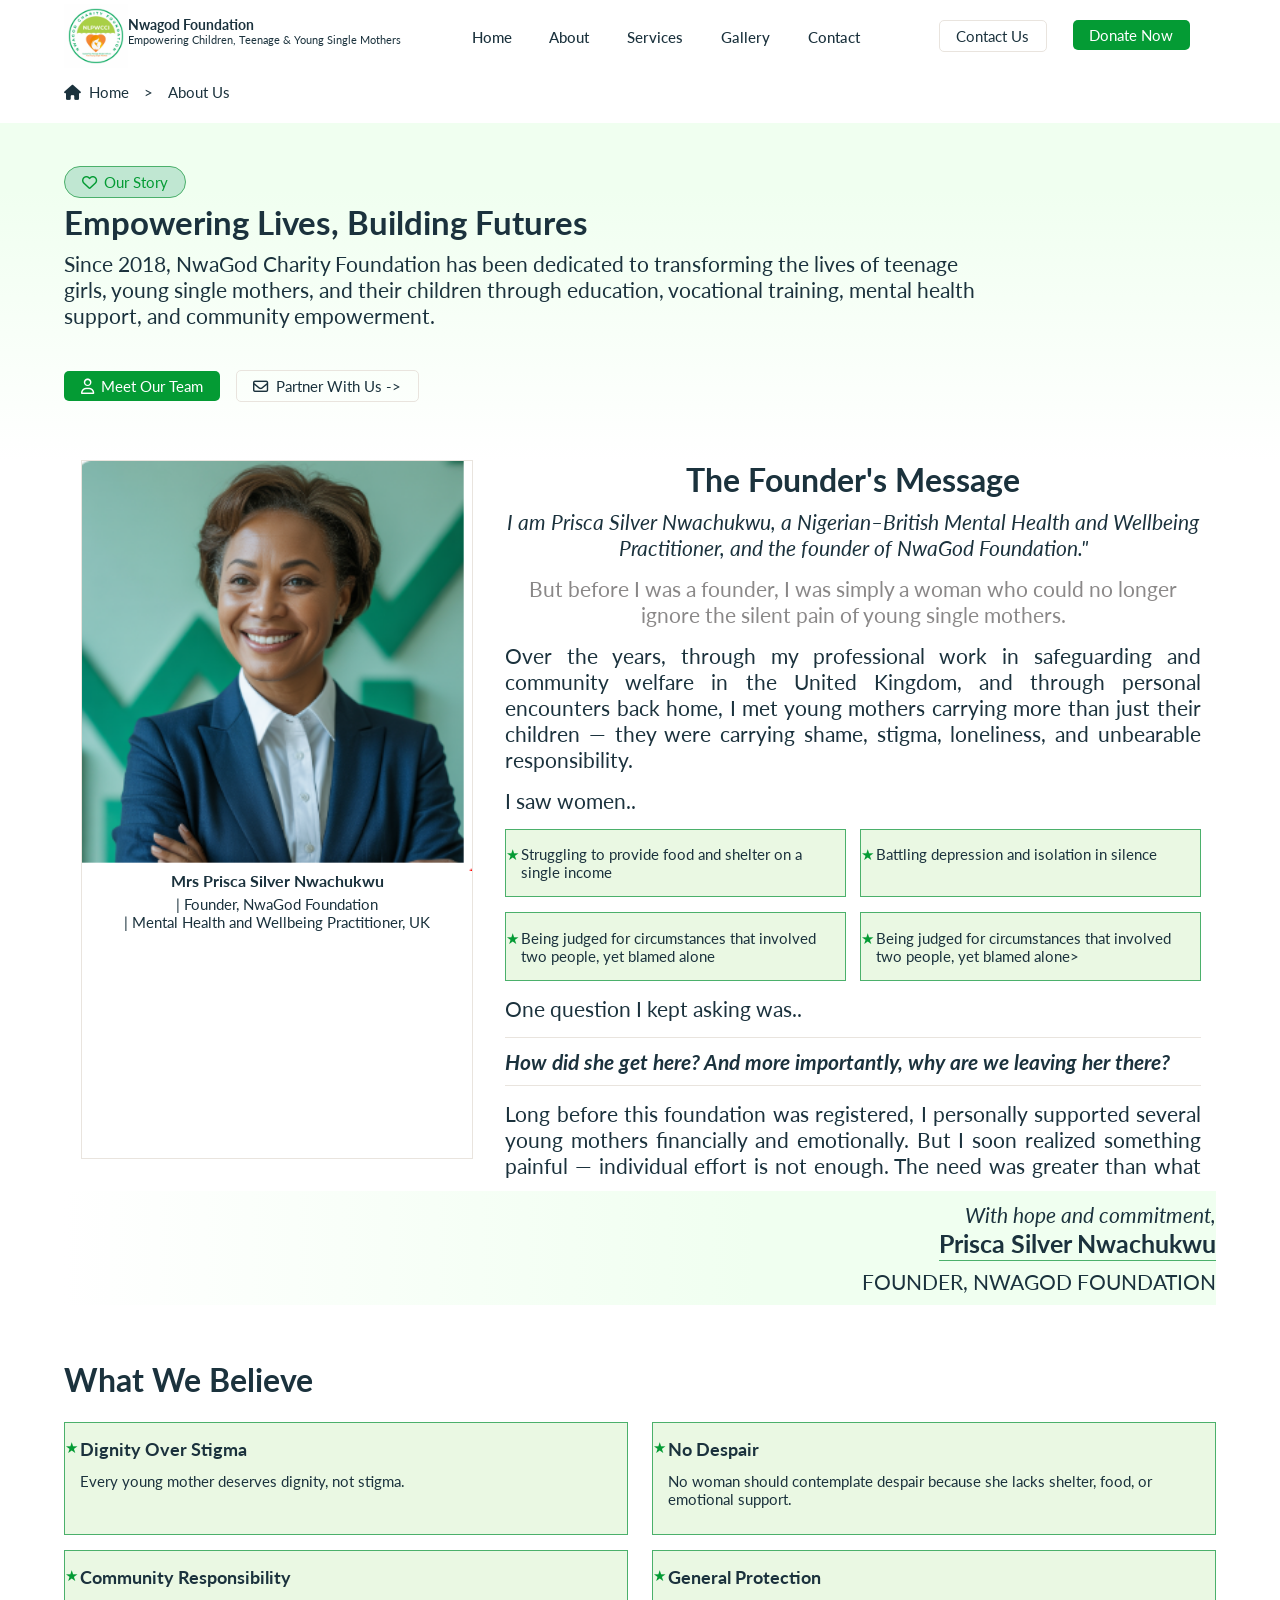
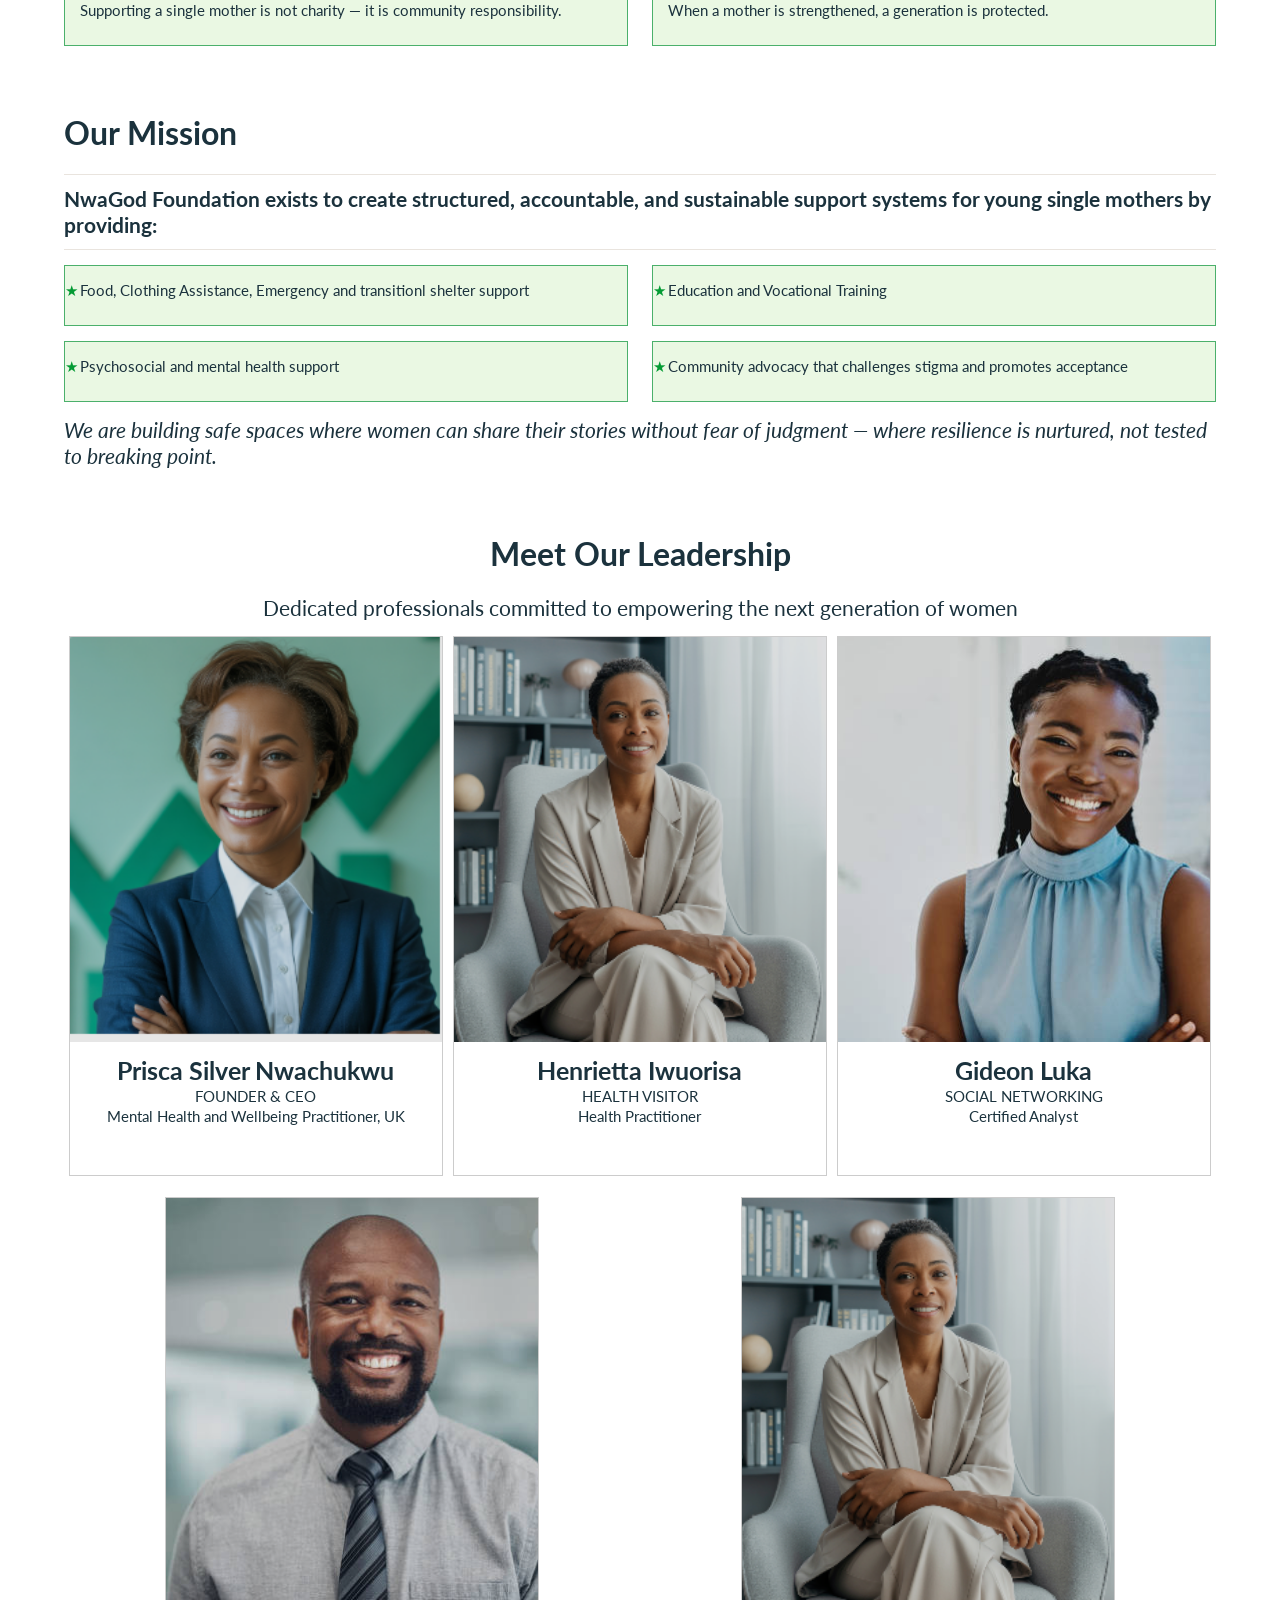
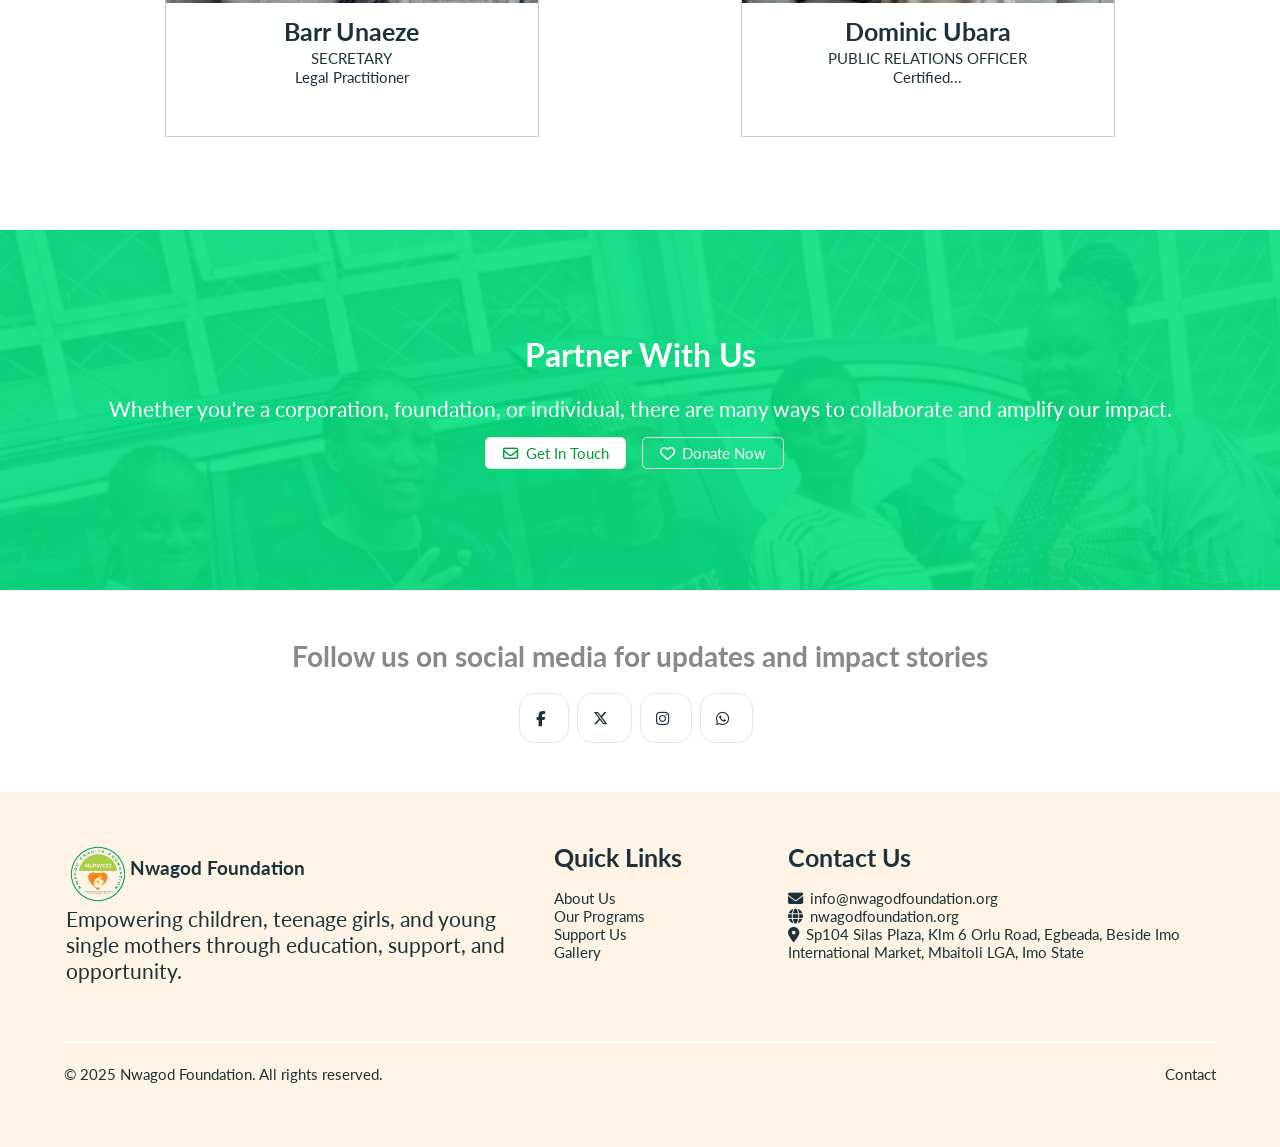
==== about.html @ 5812b676 "About page DONE" ====
<!DOCTYPE html>
<html lang="en">

<head>
    <meta charset="UTF-8">
    <meta name="viewport" content="width=device-width, initial-scale=1.0">

    <!-- Change this favicon below to project's own -->
    <link rel="icon" type="image/png" sizes="32x32" href="./assets/images/favicon-32x32.png">
    <title>NwaGod Charity | Home</title>

    <!-- Font awesome icons -->
    <link rel="stylesheet" href="https://cdnjs.cloudflare.com/ajax/libs/font-awesome/6.7.2/css/all.min.css"
        integrity="sha512-..." crossorigin="anonymous" />


    <link rel="preconnect" href="https://fonts.googleapis.com">
    <link rel="preconnect" href="https://fonts.gstatic.com" crossorigin>
    <link href="https://fonts.googleapis.com/css2?family=Source+Sans+3:wght@100..900&family=Young+Serif&display=swap"
        rel="stylesheet">
    <link
        href="https://fonts.googleapis.com/css2?family=Source+Sans+3:ital,wght@0,200..900;1,200..900&family=Roboto&family=Lato&display=swap"
        rel="stylesheet">

    <link href="css/style.css" rel="stylesheet">
    <link href="css/nav.css" rel="stylesheet">
    <link href="css/media-queries.css" rel="stylesheet">

</head>

<body>
    <header>
        <div class="container">

            <nav class="navbar">
                <div class="logo">
                    <a href="index.html" class="logo-link">
                        <img alt="NwaGod Foundation Logo" src="images/logo/logo.jpg">
                        <p class="org-meta">
                            <span class="org-name">Nwagod Foundation</span>
                            <span class="org-name-desc-line">Empowering Children, Teenage & Young Single Mothers</span>
                        </p>
                    </a>
                </div>

                <div class="hamburger">
                    <a href="#" class="toggle-button">
                        <span class="bar"></span>
                        <span class="bar"></span>
                        <span class="bar"></span>
                    </a>
                </div>

                <div class="navbar-links">
                    <ul>
                        <li><a href="#home" class="link">Home</a></li>
                        <li><a href="#about" class="link">About</a></li>
                        <li><a href="#services" class="link">Services</a></li>
                        <li><a href="#products" class="link">Gallery</a></li>
                        <li><a href="#contact" class="link">Contact</a></li>
                    </ul>
                </div>

                <div class="navbar-ctas">
                    <ul>
                        <li><a href="#contact" class="btn btn-white">Contact Us</a></li>
                        <li><a href="#donate" class="btn btn-primary">Donate Now</a></li>
                    </ul>
                </div>

            </nav>
        </div>
    </header>


    <section class="section-breadcrumb">
        <div class="container container-breadcrumb">
            <ul class="breadcrumb">
                <li><a href="index.html"><i class="fa fa-solid fa-house"></i>Home</a></li>
                <li><p>></p></li>
                <li><a href="about.html">About Us</a></li>
            </ul>
        </div>
    </section>


    <section class="section-abt-hero">
        <div class="container container-abt-hero vpadding-small">
            <div>
                <a href="javascript:void" class="btn btn-transparent btn-rounded btn-abt-hero"><i
                        class="fa fa-regular fa-heart"></i>Our Story</a>
                <h1>Empowering Lives, Building Futures</h1>
                <p>Since 2018, NwaGod Charity Foundation has been dedicated to transforming the lives of teenage girls,
                    young single mothers, and their children through education, vocational training, mental health
                    support, and community empowerment.</p> <br>

                <p>
                    <a href="#" class="btn btn-primary"><i class="fa fa-regular fa-user"></i>Meet Our Team</a>
                    <a href="#" class="btn btn-transparent"><i class="fa fa-regular fa-envelope"></i>Partner With Us
                        -></a>
                </p>
            </div>
        </div>
    </section>


    <section class="section-message">
        <div class="container container-message scroll-section">

            <div class="text-container">
                <article class="founder-img-container">
                    <img alt="" src="images/team/founder.PNG">
                    <h3>Mrs Prisca Silver Nwachukwu</h3>
                    <p>| <span>Founder, NwaGod Foundation</span> <br>
                        | <span>Mental Health and Wellbeing Practitioner, UK</span>
                    </p>
                </article>

                <div class="msgss">
                    <div class="msg msg-intro">
                        <h2 class="sticky-title">The Founder's Message</h2>
                        <p class="italics">I am Prisca Silver Nwachukwu, a Nigerian–British Mental Health and Wellbeing
                            Practitioner, and the founder of NwaGod Foundation."</p>
                        <p class="text-light-dark">But before I was a founder, I was simply a woman who could no longer
                            ignore
                            the silent pain of young single mothers.</p>
                    </div>

                    <div class="msg msg-phasewhy">
                        <p class="text-justify">Over the years, through my professional work in safeguarding and
                            community welfare in the United
                            Kingdom, and through personal encounters back home, I met young mothers carrying more than
                            just
                            their children — they were carrying shame, stigma, loneliness, and unbearable
                            responsibility.
                        </p>
                        <p>I saw women..</p>
                        <ul class="ul-fine">
                            <li>Struggling to provide food and shelter on a single income</li>
                            <li>Battling depression and isolation in silence</li>
                            <li>Being judged for circumstances that involved two people, yet blamed alone</li>
                            <li>Being judged for circumstances that involved two people, yet blamed alone></li>
                        </ul>
                        <p>One question I kept asking was..</p>
                        <p class="highlighted italics">How did she get here? And more importantly, why are we leaving
                            her
                            there?</p>
                        <p class="text-justify">Long before this foundation was registered, I personally supported
                            several young mothers
                            financially and emotionally. But I soon realized something painful — individual effort is
                            not
                            enough. The need was greater than what one person could carry.</p>
                        <p class="highlighted">
                            That realization gave birth to NwaGod Foundation <br>
                            Hence, my belief that compassion must be intentional and structured.
                        </p>
                        <p class="text-justify">I invite you to join us. Whether through partnership, volunteering,
                            advocacy, or support — you
                            become part of a movement that restores dignity and builds stronger communities.</p>
                        <p class="highlighted italics">"It truly takes a village to raise a child — and it takes a
                            compassionate community to uplift a mother."</p>
                        <p class="highlighted">When mothers are supported, children thrive. And when children thrive,
                            society grows stronger.</p>
                    </div>
                </div>


            </div>

            <div class="founder-signature-area">
                <p class="italics">With hope and commitment,</p>
                <h3>Prisca Silver Nwachukwu</h3>
                <p>FOUNDER, NWAGOD FOUNDATION</p>
            </div>
        </div>
    </section>

    <section class="section-we">
        <div class="container container-we">
            <div class="msg msg-what-we-believe">
                <h2>What We Believe</h2>
                <ul class="ul-fine">
                    <li>
                        <h3>Dignity Over Stigma</h3>
                        <p>Every young mother deserves dignity, not stigma.</p>
                    </li>

                    <li>
                        <h3>No Despair</h3>
                        <p>No woman should contemplate despair because she lacks shelter, food, or emotional support.
                        </p>
                    </li>

                    <li>
                        <h3>Community Responsibility</h3>
                        <p>Supporting a single mother is not charity — it is community responsibility.</p>
                    </li>

                    <li>
                        <h3>General Protection</h3>
                        <p>When a mother is strengthened, a generation is protected.</p>
                    </li>

                </ul>
            </div>
            <br> <br>


            <div class="msg msg-what-we-believe">
                <h2>Our Mission</h2>
                <p class="highlighted">NwaGod Foundation exists to create structured, accountable, and sustainable
                    support systems for young single mothers by providing:</p>
                <ul class="ul-fine">
                    <li>
                        <p>Food, Clothing Assistance, Emergency and transitionl shelter support</p>
                    </li>

                    <li>
                        <p>Education and Vocational Training</p>
                    </li>

                    <li>
                        <p>Psychosocial and mental health support</p>
                    </li>

                    <li>
                        <p>Community advocacy that challenges stigma and promotes acceptance</p>
                    </li>
                </ul>
                <p class="italics">We are building safe spaces where women can share their stories without fear of
                    judgment — where resilience is nurtured, not tested to breaking point.</p>
            </div>
        </div>
    </section>

    <section class="section-meet-leadership">
        <div class="container container-meet-leadership vpadding-medium">
            <h2>Meet Our Leadership</h2>
            <p>Dedicated professionals committed to empowering the next generation of women</p>

            <div class="leaders">
                <article class="leader-card">
                    <img src="images/team/founder.PNG" alt="Prisca Silver Nwachukwu">
                    <h3>Prisca Silver Nwachukwu</h3>
                    <p class="uppercase">Founder & CEO</p>
                    <p>Mental Health and Wellbeing Practitioner, UK</p>
                </article>

                <article class="leader-card">
                    <img src="images/team/team1.PNG" alt="Prisca Silver Nwachukwu">
                    <h3>Henrietta Iwuorisa</h3>
                    <p class="uppercase">Health Visitor</p>
                    <p>Health Practitioner</p>
                </article>

                <article class="leader-card">
                    <img src="images/team/team2.jpg" alt="Prisca Silver Nwachukwu">
                    <h3>Gideon Luka</h3>
                    <p class="uppercase">Social Networking</p>
                    <p>Certified Analyst</p>
                </article>

                <article class="leader-card">
                    <img src="images/team/team3.jpg" alt="Prisca Silver Nwachukwu">
                    <h3>Barr Unaeze</h3>
                    <p class="uppercase">Secretary</p>
                    <p>Legal Practitioner</p>
                </article>

                <article class="leader-card">
                    <img src="images/team/team1.PNG" alt="Prisca Silver Nwachukwu">
                    <h3>Dominic Ubara</h3>
                    <p class="uppercase">Public Relations Officer</p>
                    <p>Certified...</p>
                </article>
            </div>
        </div>
    </section>

    <section class="section-abt-ctas">
        <div class="container-fluid container-abt-ctas vpadding-medium">

            <div class="content-text">
                <h2>Partner With Us</h2>
                <p class="text-center">Whether you're a corporation, foundation, or individual, there are many ways to
                    collaborate and
                    amplify our impact.</p>
                <p>
                    <a href="#" class="btn btn-white text-color-green"><i class="fa fa-regular fa-envelope"></i>Get In
                        Touch</a>
                    <a href="#" class="btn btn-transparent"><i class="fa fa-regular fa-heart"></i>Donate Now</a>
                </p>
            </div>

        </div>
    </section>

    <section class="section-socials">
        <div class="container container-socials vpadding-medium">
            <h3 class="text-light-dark text-center">Follow us on social media for updates and impact stories</h3>
            <ul class="ul-socials">
                <li><i class="fa fa-brands fa-facebook-f"></i></li>
                <li><i class="fa fa-brands fa-x-twitter"></i></li>
                <li><i class="fa fa-brands fa-instagram"></i></li>
                <li><i class="fa fa-brands fa-whatsapp"></i></li>
            </ul>
        </div>
    </section>



    <footer class="section-footer">
        <div class="container container-footer vpadding-medium">
            <div class="footer-row1">
                <div class="footer-brief">
                    <div class="logo">
                        <a href="index.html" class="logo-link">
                            <img alt="NwaGod Foundation Logo" src="images/logo/logo-transparent.png" style="width:">
                            <p class="org-meta">
                                <span class="org-name" style="font-size: 1.3em;">Nwagod Foundation</span>
                            </p>
                        </a>
                    </div>

                    <p>
                        Empowering children, teenage girls, and young single mothers through education, support, and
                        opportunity.
                    </p>
                </div>

                <div class="quick-links">
                    <h3>Quick Links</h3>
                    <ul>
                        <li><a href="about.html">About Us</a></li>
                        <li><a href="programs.html">Our Programs</a></li>
                        <li><a href="programs.html">Support Us</a></li>
                        <li><a href="contact.html">Gallery</a></li>
                    </ul>
                </div>

                <div class="footer-contact">
                    <h3>Contact Us</h3>
                    <ul>
                        <li><i class="fa fa-solid fa-envelope"></i>info@nwagodfoundation.org</li>
                        <li><i class="fa fa-solid fa-globe"></i>nwagodfoundation.org</li>
                        <li><i class="fa fa-solid fa-location-dot"></i>Sp104 Silas Plaza, Klm 6 Orlu Road, Egbeada,
                            Beside Imo International Market, Mbaitoli LGA, Imo State</li>
                    </ul>
                </div>
            </div>

            <div class="footer-row2">
                <div class="copyrights">
                    <ul>
                        <li><span>&copy; 2025 Nwagod Foundation. All rights reserved.</span></li>
                        <li><a href="contact.html">Contact</a></li>
                    </ul>
                    <p></p>
                </div>
            </div>

        </div>
    </footer>


    <script src="js/nav.js"></script>
    <script src="js/testimonials-slider.js"></script>
    <script src="js/scroll.js"></script>
</body>

</html>
---- css/style.css ----
html {
    font-size: 90%;
}

:root {
    --white: hsl(0, 0%, 100%);
    --whitepure: #fff;

    --dark: #1b323d;
    --darl-1: rgb(34, 38, 42);
    --transparent-dark: hsla(195, 6%, 74%, 0.8);
    --overlayer: rgba(0, 0, 0, 0.5);

    --deepgreen: #049b34;
    --transparent-green: hsla(160, 96%, 27%, 0.2);
    --lightgreen: #4bb06b;

    --light-blue: hsl(199, 58%, 65%);
    --transparent-blue: hsla(99, 58%, 65%, 0.2);

    --deepyellow: #f0aa5ae1;
    --deepbrown: #850103;

    --accent: hsl(32, 97%, 50%);
    --transparent-accent: hsla(32, 97%, 50%, 0.1);

    --ashy: #e9e4de;
    --ashy2: hwb(20 78% 19% / 0.327);
}

* {
    box-sizing: border-box;
    margin: 0;
}

body {
    margin: 0;
    font-family: 'Lato', 'Roboto', 'Source Sans 3';
    font-size: clamp(1rem, .6rem + 1vw, 2rem);
    color: var(--dark);
}

a,
ul {
    font-family: inherit;
    color: var(--dark-1);
    font-size: clamp(.4rem, .7rem + .4vw, 2rem);
}

a[href="javascript:void"] {
    cursor: default;
}

p,
h1,
h2,
h3,
h4,
h5,
h6 {
    margin-bottom: .7em;
}



h1 {
    font-size: clamp(1rem, 1rem + 3vw, 6rem);
    font-weight: 700;
    line-height: 1.1;
    margin-bottom: .6em;
    max-width: 90%;
}


/*==================================*/
/* Utility Classes */
/*==================================*/

.container {
    width: 90%;
    margin: 0 auto;
}

.container-fluid {
    width: 100%;
    /* margin: 0 auto; */
}

.flex-column {
    display: flex;
    flex-direction: column;
}

.vpadding-large {
    padding: 4em 0;
}

.vpadding-medium {
    padding: 2.3em 0;
}

.vpadding-small {
    padding: 2em 0;
}


.flex-row {
    display: flex;
}

.text-center {
    text-align: center;
}



/*==================================*/
/* Font awesome icons */
/*==================================*/
.fa {
    margin-right: .5em;
}



/*==================================*/
/* Headings */
/*==================================*/
.sub-heading {
    color: var(--deepyellow);
    text-transform: uppercase;
    font-weight: 400;
    margin-bottom: 0;
}

.heading {
    color: var(--deepblue);
    text-transform: capitalize;
}



/*==================================*/
/* Buttons */
/*==================================*/

.btn {
    display: inline-block;
    padding: .4em 1.1em;
    margin-right: .7em;
    text-decoration: none;
    border-radius: 5px;
}

.btn-white {
    background-color: var(--white);
    border: solid 1px var(--ashy);
}

.btn-white:hover {
    background-color: var(--accent);
}

.btn-primary {
    background-color: var(--deepgreen);
    color: var(--white);
}

.btn-primary:hover {
    background-color: var(--lightgreen);
}

.btn-lightblue {
    background-color: var(--light-blue);
    color: var(--white);
}

.btn-clear {
    background-color: var(--transparent-dark);
    color: var(--white);
    border: solid 1px var(--ashy);
}

.btn-clear-unbordered {
    background-color: var(--transparent-dark);
    color: var(--white);
}

.btn-transparent {
    background-color: inherit;
    border: solid 1px var(--ashy);
}

.btn-transparent-unbordered {
    background-color: none;
    color: var(--deepgreen);
}

.btn-link-casual {
    color: var(--deepyellow);
    width: 100%;
    margin: 0 auto;
    text-align: center;
}

.btn-rounded {
    border-radius: 50px;
}

.btn-circle {
    border-radius: 50%;
}



.red-test-border {
    border: solid 1px red;
}

/* ============================= */
/* Nav section */
/* ============================= */



/* ============================= */
/* Sections Classes Styles */
/* ============================= */

.section-hero {
    color: var(--white);
    /* background-image: url("../images/banner1.png"); */
    background-size: cover;
    position: relative;
    z-index: 1;
}

.container-hero {
    min-height: inherit;
    justify-content: center;
    align-items: center;
    text-align: center;
}

.hero-overlay {
    background-color: var(--transparent-dark);
}

.hero-rider {
    width: 90%;
    margin-bottom: 1.5em;
}

.iconn {
    height: 30px;
    width: 30px;
    border: solid 1px var(--accent);
}


/* 1. The wrapper handles the sticky behavior and overall dimensions */
.hero-wrapper {
    position: sticky;
    top: 0;
    height: 100vh;
    overflow: hidden;
}

/* 2. The background element is positioned absolutely within the wrapper */
.hero-background {
    position: absolute;
    top: 0;
    left: 0;
    width: 100%;
    height: 100%;
    background-image: url('../images/banner1.png');
    background-size: cover;
    background-position: center;
    z-index: -1;
}

/* 3. The content sits on top */
.hero-content {
    position: relative;
    /* Necessary for z-index to work if you need it */
    z-index: 1;
    display: flex;
    flex-direction: column;
    justify-content: center;
    align-items: center;
    height: 100%;
    color: white;
    /* Example text color */
    text-shadow: 2px 2px 4px rgba(0, 0, 0, 0.5);
}


/*==================================*/
/* Featured Gallery section */
/*==================================*/
.container-impact-gallery {
    display: flex;
    flex-direction: column;
    align-items: center;
}

.section-title,
.section-description {
    text-align: center;
}

.featured-gallery-items {
    width: 100%;
    display: flex;
    flex-direction: column;
}

.gallery-item-overlay {
    position: absolute;
    top: 0;
    left: 0;
    width: 100%;
    height: 50vh;
    background-color: var(--overlayer);
    opacity: 0;
    z-index: 1;
}

.featured-gallery-item {
    border-radius: 2px;
    border: solid 1px var(--ashy);
    position: relative;
    overflow: hidden;
    margin-bottom: 3em;
    width: 100%;
    height: 60vh;
    cursor: pointer;
}

/* 
.featured-gallery-video{
    border-radius: 5px;
    border: solid 1px var(--ashy);
    position: relative;
    overflow: hidden;
    margin-bottom: 3em;
    width: 100%;
    height: 60vh;
    cursor: pointer;
} */

.image-container {
    position: relative;
    overflow: hidden;
    width: 100%;
    height: 50vh;
    cursor: pointer;
    border-bottom: solid 2px var(--ashy);
}

.featured-gallery-image {
    width: 100%;
    height: 100%;
    min-height: 100%;
    object-fit: contain;
    /* object-position: top; */
    /* border-bottom: solid 2px var(--ashy); */
    display: block;
    transition: transform 0.5s ease, filter 0.5s ease;
    filter: brightness(90%);
}

.featured-gallery-item:hover .featured-gallery-image {
    transform: scale(1.14);
    filter: brightness(50%);
}

.featured-gallery-item:hover .gallery-item-content-inner {
    opacity: 1;
}

.featured-gallery-item:hover .gallery-item-overlay {
    opacity: .6;
    transform: scale(1.14);
}

.btn-gallery-video,
.btn-gallery-photo,
.gallery-item-content-inner,
.gallery-item-content-outer {
    position: absolute;
}

.btn-gallery-video,
.btn-gallery-photo {
    top: 1em;
    left: 1em;
    z-index: 2;
    border: none;
}

.btn-gallery-video {
    background-color: var(--accent);
}

.btn-gallery-photo {
    background-color: var(--deepgreen);
}

.gallery-item-content-inner {
    color: var(--white);
    bottom: 5em;
    left: 1em;
    z-index: 2;
    /* background-color: rgba(0, 0, 0, 0.5); */
    opacity: 0;
    transition: opacity 0.5s ease;
}

.gallery-item-content-outer {
    margin-left: 1em;
    bottom: 0;
}

.gallery-item-content-inner h3,
.gallery-item-content-inner p {
    font-size: clamp(.5rem, .5rem + 1.5vw, 2rem);
}

.gallery-item-content-outer h3,
.gallery-item-content-outer p {
    font-size: clamp(.5rem, .5rem + 2vw, 2rem);
}

.gallery-item-description {
    margin-bottom: 0;
}

iframe {
    width: 100%;
    height: 100%;
}


/*==================================*/
/* Section Statistics */
/*==================================*/

.container-testimonials,
.container-programs,
.container-stats,
.container-ctas,
.container-contact,
.container-send-message {
    display: flex;
    flex-direction: column;
    align-items: center;
}

.stats-item {
    border: solid 1px var(--ashy);
    border-radius: 5px;
    padding: 1em;
    text-align: center;
    margin-bottom: .8em;
}

.stats-fa {
    font-size: 2em;
    background-color: var(--white);
    color: var(--accent);
    border-radius: 50%;
    margin-bottom: .5em;
}

.programs-data {
    display: flex;
    flex-direction: column;
}

.programs-fa {
    font-size: 2em;
    background-color: var(--transparent-green);
    color: var(--deepgreen);
    border-radius: 10%;
    margin-bottom: .5em;
    padding: .4em;
}

.program-item {
    border: solid 1px var(--light-blue);
    border-radius: 5px;
    padding: 1em;
    margin-bottom: .8em;
    background-color: var(--transparent-green);
}

.program-title {
    color: var(--deepgreen);
}

.program-item:nth-child(3n) {
    border: solid 1px var(--accent);
    border-radius: 5px;
    padding: 1em;
    margin-bottom: .8em;
    background-color: var(--transparent-accent);
}

.program-item:nth-child(3n) .programs-fa {
    background-color: var(--transparent-accent);
    color: var(--accent);
}

.program-item:nth-child(3n) .program-title {
    color: var(--accent);
}


/*==================================*/
/* Testimonials Section */
/*==================================*/
.container-testimonials {
    /* max-width: 1400px; */
    margin: auto;
    position: relative;
    overflow: hidden;
}


.testimonials-data {
    overflow: hidden;
    width: 100%;
}

.slider-track {
    width: 100%;
    display: flex;
    gap: 1em;
    transition: transform 0.5s ease-in-out;
}

.testimonial-item {
    /* flex: 0 0 33.333%; */
    flex: 0 0 calc(100% / 3);
    box-sizing: border-box;
    border: solid 1px var(--ashy);
    border-radius: 5px;
    padding: 1em;
    padding-bottom: .2em;
    margin-bottom: 1em;
    font-size: clamp(.8rem, .5rem + 1vw, 2rem);
}

.testimonial-meta {
    /* margin: 1em 1em; */
    margin-top: .5em;
    margin-bottom: 0;
    border-top: solid 1px var(--ashy);
    display: flex;
    padding-top: .5em;
    padding-bottom: 0;
    align-items: center;
    font-size: clamp(.3rem, .2rem + 1vw, 1rem);
}

.testimony {
    font-style: italic;
    /* margin: 1em 0; */
}

.testimonials-fa {
    font-size: 2em;
    color: var(--deepgreen);
    border-radius: 50%;
    padding: .4em;
}

.testimony-rating-fa {
    color: var(--accent);
    border: none;
    background-color: none;
    margin-right: .3em;
}

.testifier-fa {
    /* font-size: 2em; */
    background-color: var(--transparent-green);
    color: var(--deepgreen);
    border-radius: 50%;
    padding: .4em;
}

.navigators {
    display: flex;
    justify-content: center;
    position: relative;
    margin-top: 1.6em;
}

.prev-btn {
    margin-right: 1em;
}

.next-btn {
    margin-left: 1em;
}

.prev-btn,
.next-btn {
    color: var(--dark);
    background-color: var(--white);
    border: solid 1px var(--ashy);
    border-radius: 8px;
    width: 3em;
    height: 3em;
    display: inline-block;
    cursor: pointer;
    /* transition: background-color 0.3s; */
}

.dots-container {
    margin-top: .6em;
}

.dot {
    height: 12px;
    width: 12px;
    margin: 0 5px;
    display: inline-block;
    background: #ccc;
    border-radius: 50%;
    cursor: pointer;
    transition: background 0.3s;
}

.dot.active {
    background-color: var(--deepgreen);
    width: 30px;
    border-radius: 10px;
}



/*==================================*/
/********** Get In Touch Corner **********/
/*==================================*/
.container-ctas .section-description {
    width: 80%;
    margin-bottom: 1.5em;
}

.contact-channels {
    display: flex;
    flex-direction: column;
}

.contact-channel {
    border: solid 1px var(--ashy);
    padding: 1em;
    border-radius: 10px;
    margin-bottom: 1em;
}

.contact-channel:hover {
    border: solid 1px var(--lightgreen);
}

/* .contact-channel:hover .fa {
    transform: scale(1.14);
} */

.contact-channel h4 {
    color: var(--deepgreen);
}


/*==================================*/
/* Send Message CTA */
/*==================================*/
.section-send-message {
    background-color: var(--transparent-green);
}

.container-send-message {
    padding-right: 1em;
    padding-left: 1em;
    /* border: solid 1px var(--lightgreen); */
    text-align: center;
    /* padding: 1em 1em; */
}

.container-contact .section-description {
    width: 80%;
}


/*==================================*/
/* Footer Section*/
/*==================================*/
.section-footer {
    background-color: var(--transparent-accent);
}

.container-footer {
    display: flex;
    flex-direction: column;
}

.footer-brief,
.quick-links,
.footer-contact {
    margin-bottom: 1em;
}

.copyrights ul,
.quick-links ul,
.footer-contact ul {
    list-style-type: none;
    margin: 0;
    padding: 0;
}

.copyrights a,
.quick-links a {
    text-decoration: none;
}

.copyrights {
    border-top: solid 2px #fcfcfc;
    padding-top: 1em;
    margin-top: 1em;
}

.copyrights ul {
    display: flex;
    flex-wrap: wrap;
    justify-content: space-between;
}


/*==================================*/
/* About Page Rules */
/*==================================*/
.section-abt-hero {
    background-color: lightgreen;
    background-image: linear-gradient(to bottom, #f0fff0 20%, #ffffff 100%);
}

.container-abt-hero {
    display: flex;
    flex-direction: column;
    flex-wrap: wrap;
}

.container-abt-hero h1 {
    font-size: clamp(1rem, .5rem + 2vw, 6rem);
    font-weight: 700;
    margin: 0;
    margin-bottom: .3em;
    width: 100%;
}

.container-abt-hero p {
    width: 100%;
}

.container-abt-hero ul {
    display: flex;
    list-style-type: none;
    margin: 0;
    border: solid 1px var(--lightgreen);
}

.container-abt-hero li {
    margin-right: 1em;
}

.container-abt-hero li a {
    text-decoration: none;
}

.btn-abt-hero {
    background-color: var(--transparent-green);
    color: var(--deepgreen);
    border: solid 1px var(--lightgreen);
    margin-bottom: .5em;
}




.scroll-section {
    height: 100vh;
    display: flex;
    flex-direction: column;
}

/* Top 70% scrolling container */
.text-container {
    height: 80vh;
    overflow-y: scroll;
    overflow-x: hidden;
    scrollbar-width: none;
    -ms-overflow-style: none;
    /* padding: 2rem; */
}

.text-container::-webkit-scrollbar {
    display: none;
}

.text-container img {
    width: 100%;
    display: block;
}

.founder-img-container {
    width: 90%;
    margin: 0 auto;
    margin-bottom: 1em;
    border: 1px solid var(--ashy);
    text-align: center;
}

.founder-img-container h3 {
    margin-bottom: .2em;
}

/* Some Utilities*/
.italics {
    font-style: italic;
}

.text-justify {
    text-align: justify;
}

.uppercase {
    text-transform: uppercase;
}

.text-color-green {
    color: var(--deepgreen);
}

.text-light-dark {
    color: #2d29298e;
}

/* Utilities End.. */

.msg-intro {
    text-align: center;
}

.msg-intro h2 {
    margin-bottom: .3em;
}

.sticky {
    position: sticky;
    top: 0;
    z-index: 10;
}

.ul-fine {
    list-style-type: none;
    padding: 0;
}

.ul-fine li {
    border: solid 1px var(--lightgreen);
    position: relative;
    padding: 1em 0;
    padding-left: 1em;
    margin-bottom: .5em;
    background-color: var(--transparent-blue);
}

.ul-fine li::before {
    position: absolute;
    content: '\2605';
    left: 0;
    color: var(--deepgreen);
}

p.highlighted {
    font-weight: bold;
    border-top: solid 1px var(--ashy);
    border-bottom: solid 1px var(--ashy);
    padding: .5em 0;
}

p.light-text {
    color: #ccc;
}

/* Bottom 30% visible */
.founder-signature-area {
    background: #ffffff;
    text-align: right;
    display: flex;
    flex-direction: column;
    align-items: end;
    margin-top: .5em;
    background-image: linear-gradient(to left, #f0fff0 40%, #ffffff 100%);
    padding: .5em 0;
}

.founder-signature-area h3,
.founder-signature-area p {
    margin: 0;
}

.founder-signature-area h3 {
    border-bottom: solid 1px var(--lightgreen);
    padding-bottom: .1em;
    width: fit-content;
    margin-bottom: .3em;
}

.msg-what-we-believe{
}

.container-meet-leadership {
    text-align: center;
}

.leader-card {
    height: 52vh;
    width: 85%;
    margin: 0 auto;
    margin-bottom: 1em;
    border: solid 1px #ccc;
}

.leader-card img{
    width: 100%;
    height: 40vh;
    object-fit: cover;
    object-position: top;
    display: block;
    transition: transform 0.5s ease, filter 0.5s ease;
    filter: brightness(90%);
}

.leader-card h3{
    margin-top: .5em;
    margin-bottom: .1em;
}

.leader-card p {
    margin: 0;
    margin-bottom: .1em;
    font-size: clamp(.4rem, .7rem + .4vw, 2rem);
}

.leader-card h3, .leader-card p {
    padding: 0 .3em;
}


.container-abt-ctas{
    position: relative;
    background-image: url("../images/team/girls.jpeg");
    background-position: top;
    background-size: cover;
    background-repeat: no-repeat;
    height: 40vh;
    display: flex;
    flex-direction: column;
    align-items: center;
    justify-content: center;
}

.container-abt-ctas::before {
    content: "";
    position: absolute;
    top: 0;
    left: 0;
    right: 0;
    bottom: 0;
    /* backdrop-filter: blur(1px); */
    /* -webkit-backdrop-filter: blur(5px); */
    z-index: 1;
    background-color: hsla(154, 95%, 45%, 0.9);

}

.content-text {
    display: flex;
    flex-direction: column;
    align-items: center;
    padding: 0 1.5em;
    color: var(--white);
}
  
.overlay, .content-text {
     position: relative;
    z-index: 1;
}

.container-socials h3{
    font-size: clamp(.4rem, .7rem + 1.4vw, 2rem);
}

.ul-socials{
    padding: 0;
    display: flex;
    justify-content: center;
    list-style-type: none;
}

.ul-socials li{
    border: solid 1px var(--ashy);
    padding: 1em;
    border-radius: 1em;
    margin-right: .5em;
}

.container-breadcrumb{
    padding-top: .5em;
    padding-bottom: .5em;
}

.breadcrumb {
    padding: 0;
    list-style-type: none;
    display: flex;
}

.breadcrumb li {
    margin-right: 1em;
}

.breadcrumb li a{
    text-decoration: none;
}
---- css/nav.css ----
.navbar {
    display: flex;
    align-items: center;
    justify-content: space-between;
    align-items: center;
    background-color: var(--white);
    color: var(--dark);
    padding: .2em 0;
}

.logo {
    /* width: 50%; */
    padding: 0;
    display: flex;
    align-items: center;
}

.logo-link {
    display: flex;
    align-items: center;
    text-decoration: none;
    color: var(--dark);
    font-size: clamp(1rem, 1rem, 2rem);
}

.org-meta {
    display: flex;
    flex-direction: column;
}

.org-name {
    font-weight: 700;
    justify-content: center;
}

.logo-link .org-name-desc-line {
    font-size: clamp(.4rem, .4rem + .4vw, 1rem);
}

.logo img {
    width: 5vw;
    margin: 0;
    padding: 0;
}

.hamburger {
    height: 20px;
}

.navbar-links {
    /* width: 50%; */
}

.navbar-links ul {
    list-style: none;
    display: flex;
    margin: 0;
    padding: 0;
}

.navbar-links li {
    margin-right: .5em;
    font-size: clamp(.4rem, .7rem + .4vw, 2rem);
}

.navbar-links a {
    text-decoration: none;
    padding: .5em 1em;
    color: var(--dark-1);
    font-weight: 500;
}

.navbar-links a:hover {
    background-color: var(--accent);
}

.hamburger {
    display: none;
    position: absolute;
    right: 2.9em;
    top: .5em;
}

.toggle-button {
    display: flex;
    flex-direction: column;
    justify-content: space-between;
    height: 100%;
    width: 30px;
    text-decoration: none;
}

.toggle-button .bar {
    height: 12%;
    width: 100%;
    background-color: #898888;
    border-radius: none;
}

.navbar-ctas ul {
    list-style: none;
    display: flex;
    font-size: clamp(.4rem, .7rem + .4vw, 2rem);
    margin: 0;
    padding: 0;
}

.navbar-ctas li {
    margin-right: 1em;
    color: var(--dark-1);
}


/* =========================================== */
/* --- Media Queries for Larger Screens --- */

@media (max-width: 780px) {

    .navbar-links {
        display: none;
    }

    .hamburger {
        display: block;
    }

    .logo img {
        width: 8vw;
    }

    .navbar {
        flex-direction: column;
        align-items: flex-start;
        padding-bottom: .5em;
    }

    .navbar-links {
        width: 100%;
        margin-top: 0;
        margin-bottom: 1em;
    }

    .navbar-links ul {
        width: 100%;
        flex-direction: column;
        width: 100%;
        margin-top: 1em;
    }

    .navbar-links li {
        border-bottom: solid 1px var(--transparent-dark);
        display: inline-block;
        width: 100%;
    }

    .navbar-links a {
        display: inline-block;
        text-align: left;
    }

    /* Class applied by JS to show the links */
    .navbar-links.active {
        display: flex;
    }

    .section-hero {
        min-height: 10vh;
        /* max-height: 10vh; */
    }

    .hero-overlay {
        background-color: var(--transparent-dark);
        min-height: 10vh;
        /* max-height: 10vh; */
    }

    .toggle-button {  }

}
---- css/media-queries.css ----
@media (min-width: 400px) {
    .featured-gallery-item {
        width: 90%;
        margin: 0 auto;
        margin-bottom: 2em;
        height: 72vh;
    }

    .image-container,
    .gallery-item-overlay {
        height: 60vh;
    }

    h1 {
        font-size: clamp(1rem, 1rem + 4vw, 6rem);
        width: 70%;
    }

    .hero-rider {
        width: 70%;
    }

    /* About Page Sectionsss */

    .founder-img-container {
        width: 80%;
    }

    .text-container {
        padding-left: 1em;
        padding-right: 1em;
    }

    .leader-card {
        width: 70%;
    }
}

@media (min-width: 500px) {

    .gallery-item-content-inner h3,
    .gallery-item-content-inner p {
        font-size: clamp(.5rem, .4rem + 1.5vw, 2rem);
    }

    .gallery-item-content-outer h3,
    .gallery-item-content-outer p {
        font-size: clamp(.5rem, .4rem + 2vw, 2rem);
    }

    /*Statistics section*/
    .stats-data {
        display: flex;
        flex-wrap: wrap;
        justify-content: space-between;
    }

    .stats-item {
        width: 49%;
    }

    .contact-channel {
        width: 80%;
        margin: 0 auto;
        margin-bottom: 1em;
    }

    .footer-brief,
    .quick-links,
    .footer-contact {
        width: 95%;
        margin: 0 auto;
        margin-bottom: 1em;
    }

    /* About Page Sectionsss */
    .container-abt-hero p {
        width: 90%;
    }

    .founder-img-container {
        width: 60%;
    }

    .leader-card {
        height: 60vh;
        width: 65%;
    }

    .leader-card img {
        height: 48vh;
    }
}


@media (min-width: 650px) {
    .featured-gallery-item {
        width: 80%;
    }

    .programs-data {
        flex-direction: row;
        flex-wrap: wrap;
        justify-content: space-between;
    }

    .program-item {
        width: 49%;
    }

    .container-ctas .section-description {
        width: 60%;
    }

    .container-contact .section-description {
        width: 50%;
    }

    /* About Page Sectionsss */

    .container-abt-hero p {
        width: 80%;
    }

    .leaders {
        display: flex;
        flex-wrap: wrap;
        justify-content: space-between;
        padding-bottom: 1em;
    }

    .leader-card {
        width: 48%;
    }

    .leader-card img {
        height: 45vh;
    }

}

@media (min-width: 700px) {
    /* .container-footer {
        flex-direction: row;
        flex-wrap: wrap;
    } */

    .footer-row1 {
        display: flex;
        flex-wrap: wrap;
        justify-content: space-between;
    }

    .footer-brief {
        width: 42%;
    }

    .quick-links {
        width: 20%;
    }

    .footer-contact {
        width: 37%;
    }

    /* About Page Sectionsss*/
    .text-container {
        display: flex;
        position: relative;
        justify-content: space-between;
        padding-right: 0;
        padding-left: 0;
    }

    .founder-img-container {
        width: 34%;
        position: sticky;
        top: 0;
        z-index: 10;
    }

    .founder-img-container h3 {
        font-size: clamp(.4rem, .7rem + .5vw, 2rem);
    }

    .founder-img-container p {
        font-size: clamp(.4rem, .7rem + .4vw, 2rem);
    }

    .founder-img-container p,
    .founder-img-container h3 {
        padding-left: .02em;
        padding-right: .02em;
    }

    .msgss {
        width: 63%;
    }

    .ul-fine {
        display: flex;
        flex-wrap: wrap;
        justify-content: space-between;
    }

    .ul-fine li {
        width: 49%;
        margin-bottom: 1em;
    }

}

@media (min-width: 800px) {
    .featured-gallery-items {
        flex-direction: row;
        flex-wrap: wrap;
    }

    .featured-gallery-item {
        margin-bottom: 3em;
        width: 48%;
        cursor: pointer;
    }

    .gallery-item-content-inner h3,
    .gallery-item-content-inner p {
        font-size: clamp(.5rem, .4rem + 1vw, 2rem);
    }

    .gallery-item-content-outer h3,
    .gallery-item-content-outer p {
        font-size: clamp(.5rem, .4rem + 1.2vw, 2rem);
    }

    .contact-channels {
        flex-direction: row;
        justify-content: space-between;
        justify-content: space-between;
    }

    .contact-channel {
        width: 32%;
    }

    /* About Sectionss */
    .msgss {
        padding-left: .7em;
        padding-right: .7em;
    }
}


@media (min-width: 900px) {

    /*** Statistics Section **/
    .stats-item {
        width: 24%;
    }

    .program-item {
        width: 32.5%;
    }

    .dots-container {
        margin-top: 0;
    }

    /* About Page Sectionss */
    .leaders {
        display: flex;
        flex-wrap: wrap;
        justify-content: space-between;
        padding-bottom: 1em;
    }

    .leader-card {
        width: 32.5%;
    }

    .leader-card img {
        height: 45vh;
    }
}


/*==================================*/
/* Testimonials section specific queries */
/*==================================*/

/* Tablet */
@media (max-width: 992px) {
    .testimonial-item {
        flex: 0 0 49%;
        font-size: clamp(1rem, .6rem + 1vw, 2rem);
    }

    .testimonial-meta {
        font-size: clamp(.5rem, .2rem + 1vw, 1rem);
    }
}

/* Mobile */
@media (max-width: 600px) {
    .testimonial-item {
        flex: 0 0 100%;
    }
}
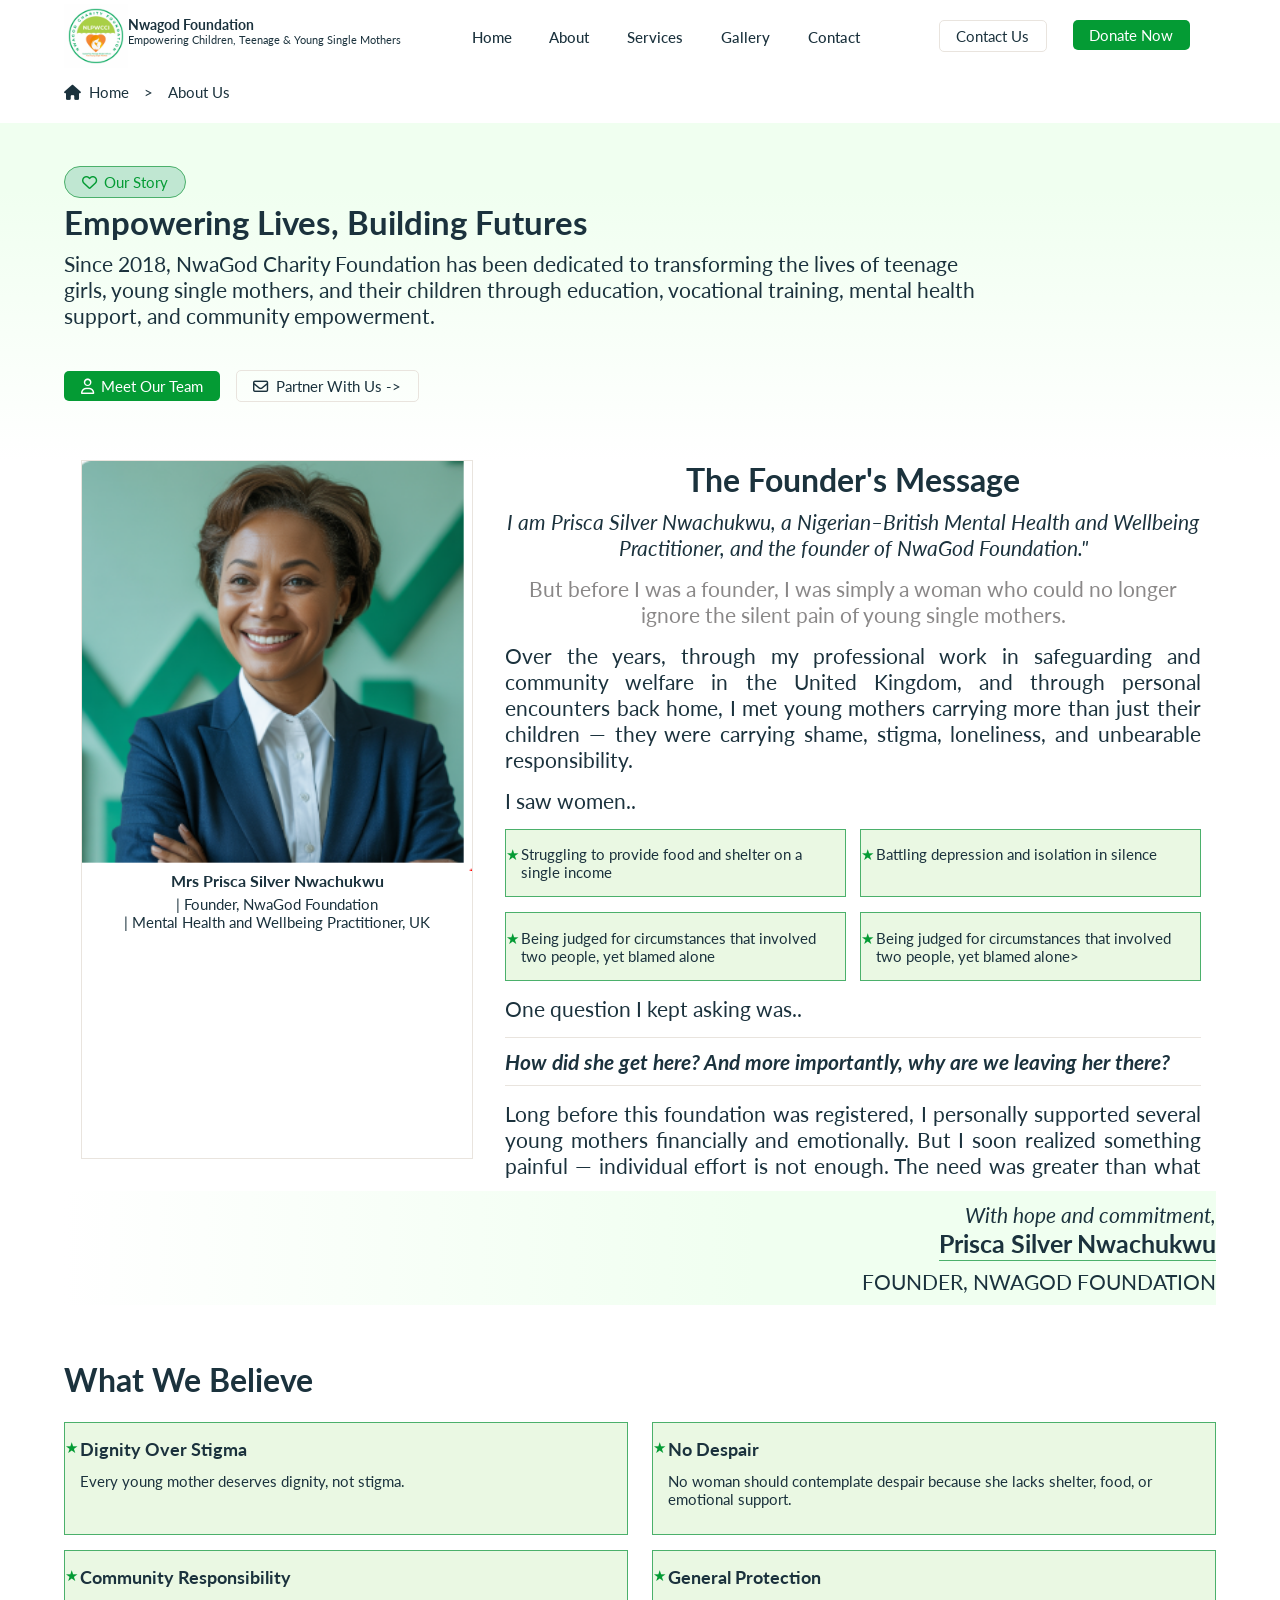
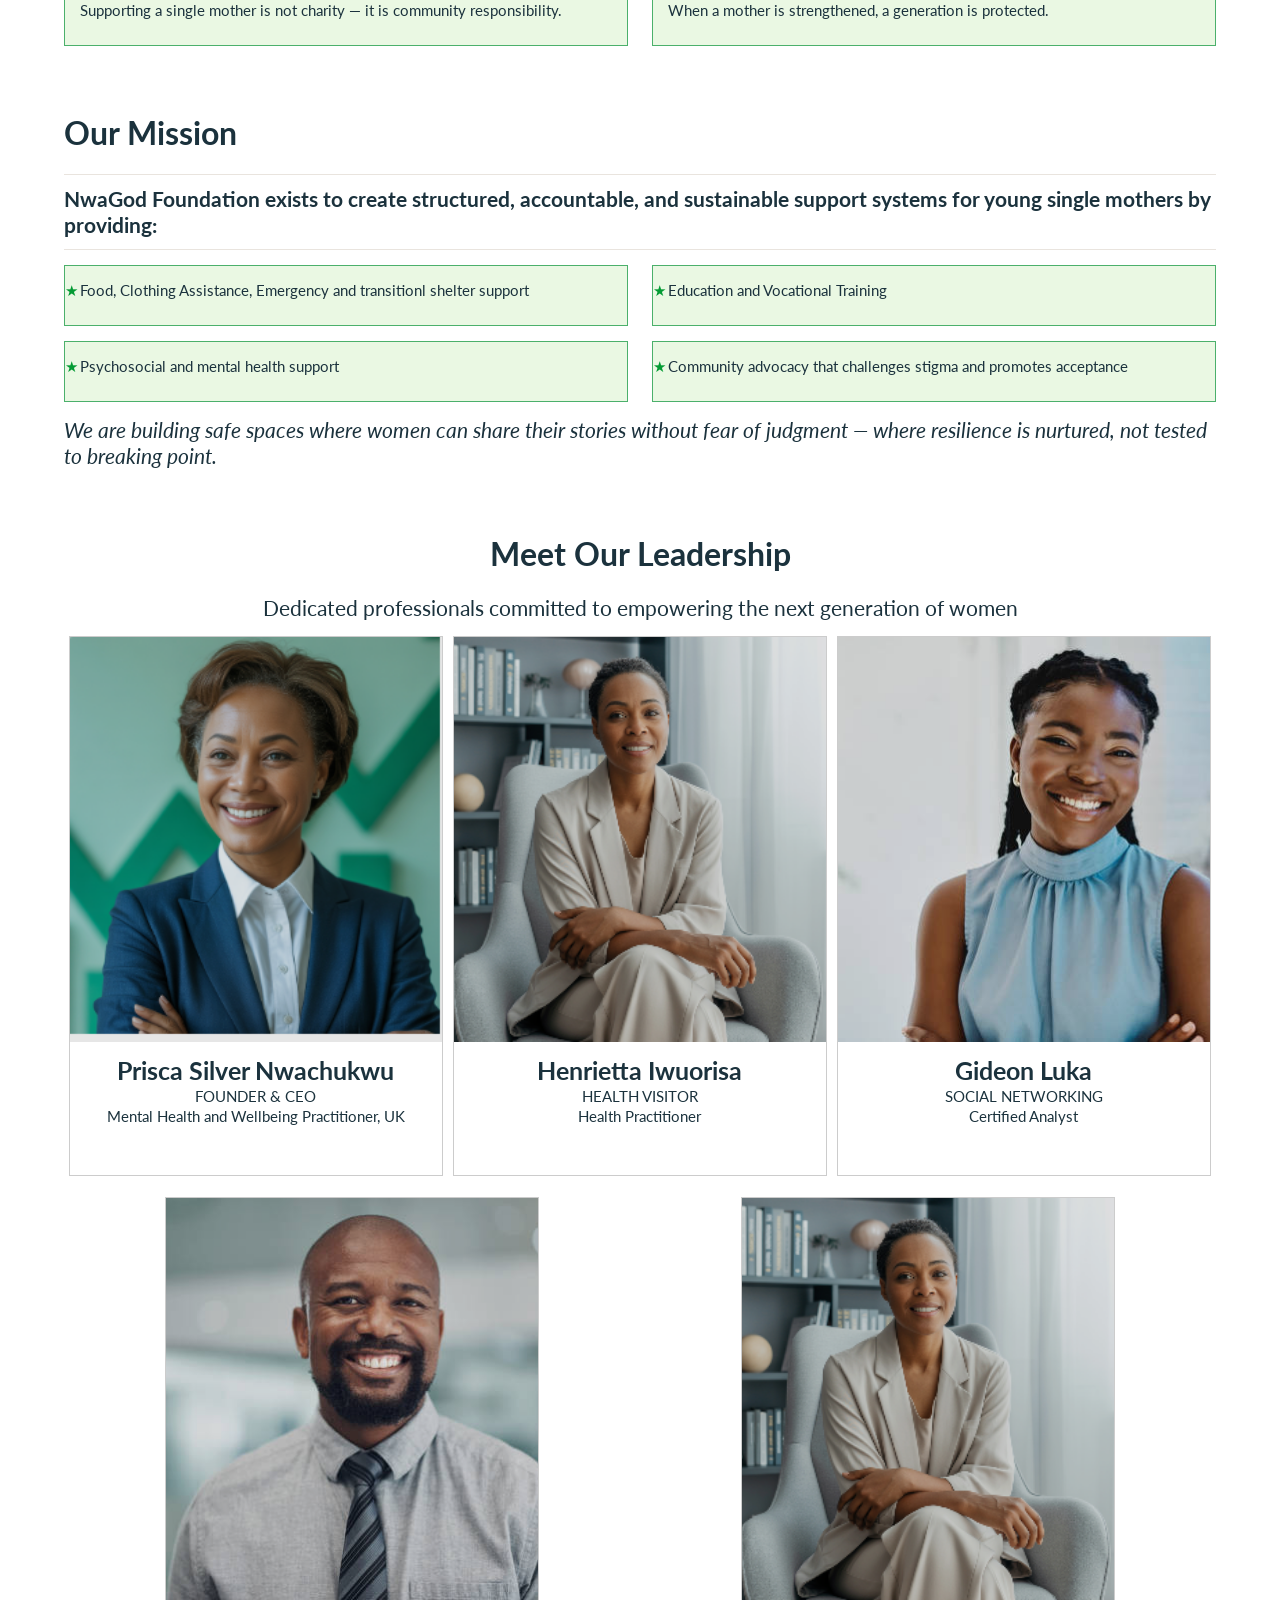
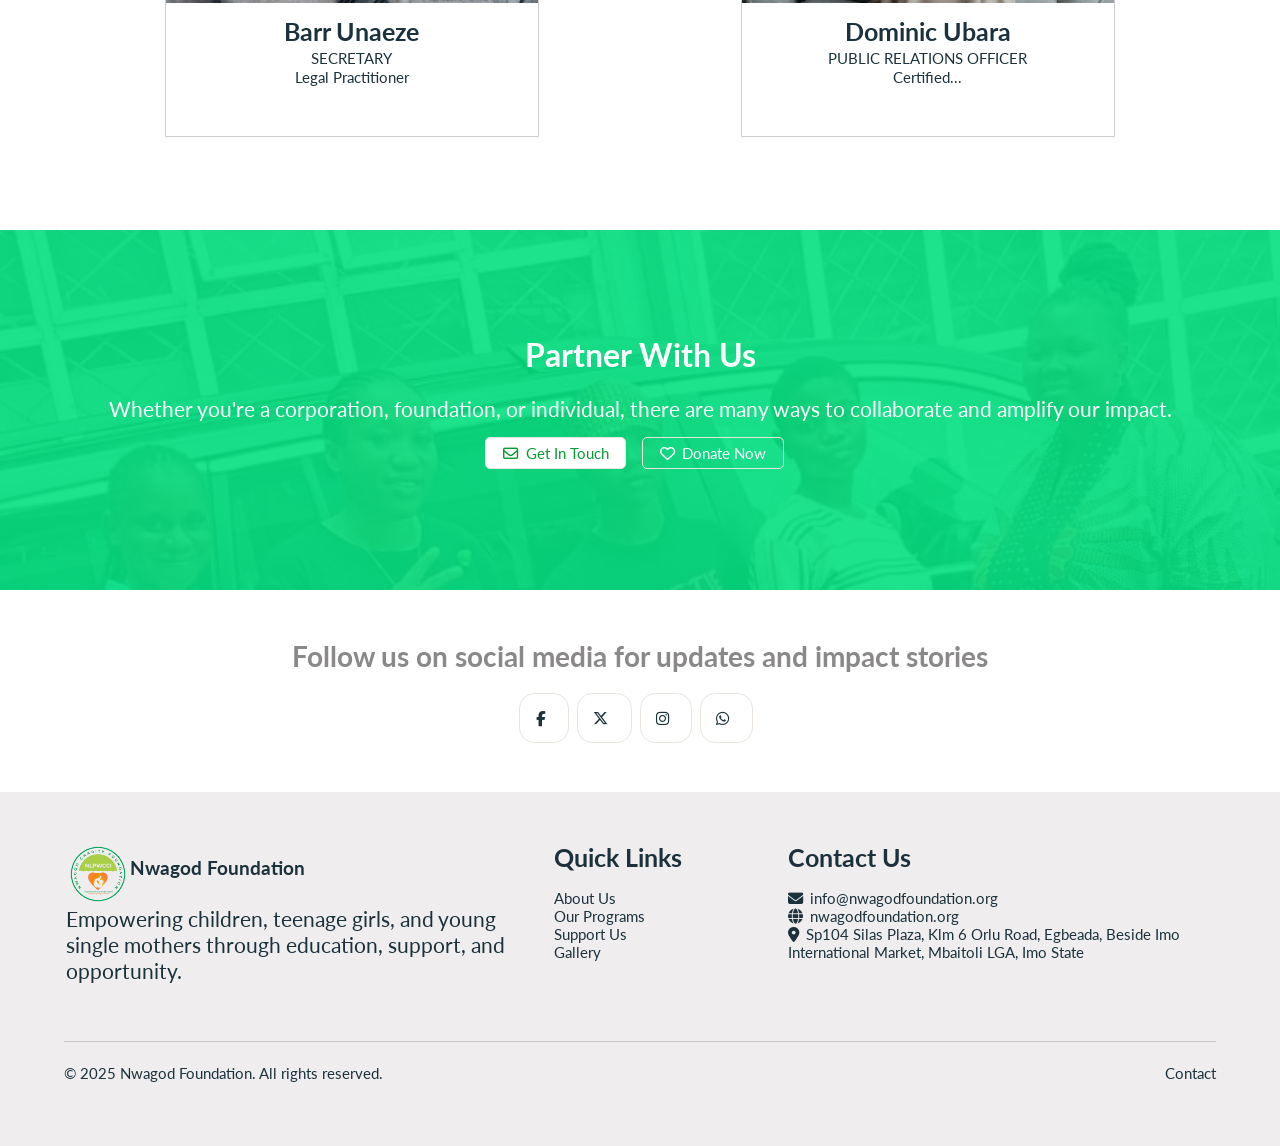
==== commit 93967df9: "Gallery Contact And Services Added" ====
--- a/about.html
+++ b/about.html
@@ -53,11 +53,11 @@
 
                 <div class="navbar-links">
                     <ul>
-                        <li><a href="#home" class="link">Home</a></li>
-                        <li><a href="#about" class="link">About</a></li>
-                        <li><a href="#services" class="link">Services</a></li>
-                        <li><a href="#products" class="link">Gallery</a></li>
-                        <li><a href="#contact" class="link">Contact</a></li>
+                        <li><a href="index.html" class="link">Home</a></li>
+                        <li><a href="about.html" class="link">About</a></li>
+                        <li><a href="services.html" class="link">Services</a></li>
+                        <li><a href="gallery.html" class="link">Gallery</a></li>
+                        <li><a href="contact.html" class="link">Contact</a></li>
                     </ul>
                 </div>
 
--- a/css/style.css
+++ b/css/style.css
@@ -26,6 +26,7 @@
 
     --ashy: #e9e4de;
     --ashy2: hwb(20 78% 19% / 0.327);
+    --light-gray: #f5f7f8;
 }
 
 * {
@@ -41,7 +42,8 @@
 }
 
 a,
-ul {
+ul,
+button {
     font-family: inherit;
     color: var(--dark-1);
     font-size: clamp(.4rem, .7rem + .4vw, 2rem);
@@ -103,6 +105,10 @@
     padding: 2em 0;
 }
 
+.vpadding-xtra-small {
+    padding: .8em 0;
+}
+
 
 .flex-row {
     display: flex;
@@ -466,11 +472,26 @@
 }
 
 .stats-fa {
-    font-size: 2em;
-    background-color: var(--white);
-    color: var(--accent);
+    font-size: 1.5em;
     border-radius: 50%;
     margin-bottom: .5em;
+    padding: .5em;
+}
+
+
+.stats-fa-greeny {
+    background-color: var(--transparent-green);
+    color: var(--deepgreen);
+}
+
+.stats-fa-bluey {
+    background-color: #f0fff0;
+    color: var(--light-blue);
+}
+
+.stats-fa-accenty {
+    background-color: var(--transparent-accent);
+    color: var(--accent);
 }
 
 .programs-data {
@@ -670,8 +691,12 @@
     transform: scale(1.14);
 } */
 
-.contact-channel h4 {
-    color: var(--deepgreen);
+.contact-channel h6 {
+    color: var(--deepgreen);
+}
+
+.contact-channel i {
+    margin-left: .5em;
 }
 
 
@@ -699,7 +724,7 @@
 /* Footer Section*/
 /*==================================*/
 .section-footer {
-    background-color: var(--transparent-accent);
+    background-color: var(--ashy2);
 }
 
 .container-footer {
@@ -727,7 +752,7 @@
 }
 
 .copyrights {
-    border-top: solid 2px #fcfcfc;
+    border-top: solid 1px var(--transparent-dark);
     padding-top: 1em;
     margin-top: 1em;
 }
@@ -747,10 +772,15 @@
     background-image: linear-gradient(to bottom, #f0fff0 20%, #ffffff 100%);
 }
 
-.container-abt-hero {
+.container-abt-hero,
+.container-gallery-hero {
     display: flex;
     flex-direction: column;
     flex-wrap: wrap;
+}
+
+.container-gallery-hero {
+    text-align: center;
 }
 
 .container-abt-hero h1 {
@@ -764,6 +794,30 @@
 .container-abt-hero p {
     width: 100%;
 }
+
+/* ----- short for gallery ------------- */
+
+.container-gallery-hero h1 {
+    font-size: clamp(1rem, .5rem + 2vw, 6rem);
+    font-weight: 700;
+    margin: 0 auto;
+    margin-bottom: .3em;
+    width: 95%;
+}
+
+.container-gallery-hero p {
+    margin: 0 auto;
+    width: 95%;
+}
+
+.btn-gallery-hero {
+    background-color: var(--light-gray);
+    color: var(--deepgreen);
+    border: none;
+    margin-bottom: .5em;
+}
+
+/* -----short------------- */
 
 .container-abt-hero ul {
     display: flex;
@@ -844,8 +898,24 @@
     color: var(--deepgreen);
 }
 
+.text-fading-green {
+    color: var(--deepgreen);
+    background-image: linear-gradient(to right, var(--deepgreen) 20%, var(--light-blue) 100%);
+
+    -webkit-background-clip: text;
+    /* For Safari/Chrome */
+    background-clip: text;
+    -webkit-text-fill-color: transparent;
+    color: transparent;
+    font-weight: bold;
+}
+
 .text-light-dark {
     color: #2d29298e;
+}
+
+.text-bold {
+    font-weight: bold;
 }
 
 /* Utilities End.. */
@@ -920,8 +990,7 @@
     margin-bottom: .3em;
 }
 
-.msg-what-we-believe{
-}
+.msg-what-we-believe {}
 
 .container-meet-leadership {
     text-align: center;
@@ -935,7 +1004,7 @@
     border: solid 1px #ccc;
 }
 
-.leader-card img{
+.leader-card img {
     width: 100%;
     height: 40vh;
     object-fit: cover;
@@ -945,7 +1014,7 @@
     filter: brightness(90%);
 }
 
-.leader-card h3{
+.leader-card h3 {
     margin-top: .5em;
     margin-bottom: .1em;
 }
@@ -956,12 +1025,13 @@
     font-size: clamp(.4rem, .7rem + .4vw, 2rem);
 }
 
-.leader-card h3, .leader-card p {
+.leader-card h3,
+.leader-card p {
     padding: 0 .3em;
 }
 
 
-.container-abt-ctas{
+.container-abt-ctas {
     position: relative;
     background-image: url("../images/team/girls.jpeg");
     background-position: top;
@@ -995,31 +1065,32 @@
     padding: 0 1.5em;
     color: var(--white);
 }
-  
-.overlay, .content-text {
-     position: relative;
+
+.overlay,
+.content-text {
+    position: relative;
     z-index: 1;
 }
 
-.container-socials h3{
+.container-socials h3 {
     font-size: clamp(.4rem, .7rem + 1.4vw, 2rem);
 }
 
-.ul-socials{
+.ul-socials {
     padding: 0;
     display: flex;
     justify-content: center;
     list-style-type: none;
 }
 
-.ul-socials li{
+.ul-socials li {
     border: solid 1px var(--ashy);
     padding: 1em;
     border-radius: 1em;
     margin-right: .5em;
 }
 
-.container-breadcrumb{
+.container-breadcrumb {
     padding-top: .5em;
     padding-bottom: .5em;
 }
@@ -1034,6 +1105,209 @@
     margin-right: 1em;
 }
 
-.breadcrumb li a{
+.breadcrumb li a {
     text-decoration: none;
+}
+
+
+/*==================================*/
+/* Contact Page Rules */
+/*==================================*/
+
+.container-contact-hero h1 {
+    font-size: clamp(1rem, .5rem + 2vw, 6rem);
+    font-weight: 700;
+    margin: 0;
+    margin-bottom: .3em;
+    width: 100%;
+}
+
+.container-contact-hero p {
+    width: 100%;
+}
+
+.container-contact-form {
+    border: solid 1px var(--ashy);
+    padding: .5em 1em;
+    margin-bottom: 2em;
+}
+
+.form-set {
+    margin-bottom: 1em;
+}
+
+.form-set-enquiry-type .form-group {
+    margin-bottom: .3em;
+}
+
+.form-set-inputs {
+    display: flex;
+    flex-direction: column;
+}
+
+.form-set-inputs .form-group {
+    display: flex;
+    flex-direction: column;
+    margin-bottom: 1.2em;
+}
+
+.form-set-inputs .form-group label {
+    font-weight: bold;
+    margin-bottom: .5em;
+}
+
+.form-set-inputs .form-group input {
+    padding: .8em;
+    border: solid 1px var(--ashy);
+    border-radius: 5px;
+    margin-left: 0;
+}
+
+.form-set-inputs .form-group textarea {
+    height: 150px;
+    min-height: 100px;
+    resize: none;
+    overflow: auto;
+}
+
+
+
+
+.container-contact-meta {
+    display: flex;
+    flex-direction: column;
+}
+
+.biz-details {
+    display: flex;
+    justify-content: space-between;
+}
+
+.contacts {
+    margin-bottom: 1.5em;
+}
+
+.section-contact-meta {
+    background-image: linear-gradient(to right, #f0fff0 10%, #ffffff 80%);
+}
+
+.business-hours {
+    background-color: var(--white);
+    padding: 1em .5em;
+    border: solid 1px var(--light-gray);
+}
+
+.horizontal-rule {
+    display: inline-block;
+    width: 100%;
+    border-top: solid 1px var(--ashy);
+}
+
+
+/*==================================*/
+/* Services Style Rules */
+/*==================================*/
+.section-services-hero {
+    background-color: lightgreen;
+    background-image: linear-gradient(to right, #f0fff0 20%, #ffffff 100%);
+}
+
+.container-services-hero h1 {
+    font-size: clamp(1rem, .5rem + 3vw, 6rem);
+    font-weight: 700;
+    margin: 0;
+    margin-bottom: .3em;
+    width: 100%;
+}
+
+.container-services-hero p {
+    width: 100%;
+}
+
+.services-fa {
+    background-color: var(--transparent-green);
+    color: var(--deepgreen);
+    padding: .3em;
+    border-radius: 50%;
+    font-size: 1em;
+    margin-right: .2em;
+}
+
+.rider-2 {
+    color: var(--deepgreen);
+    font-size: clamp(.4rem, .6rem + .4vw, 2rem);
+    text-transform: uppercase;
+    font-weight: bold;
+}
+
+.hero-stats {
+    list-style-type: none;
+    padding: 0;
+    display: flex;
+    justify-content: space-between;
+}
+
+.hero-stat {
+    color: var(--light-blue);
+    width: 32.5%;
+}
+
+.hero-stat h2 {
+    margin-bottom: .2em;
+}
+
+
+.hero-stat:first-child {
+    color: var(--deepgreen);
+}
+
+.hero-stat:last-child {
+    color: var(--accent);
+}
+
+.program-articles {
+    display: flex;
+    flex-direction: column;
+}
+
+.program-article {
+    border: solid 1px var(--ashy);
+}
+
+.program-article img{
+    height: 30vh;
+    width: 100%;
+    object-fit: cover;
+    display: block;
+    transition: transform 0.5s ease, filter 0.5s ease;
+    filter: brightness(90%);
+    margin-bottom: 1.5em;
+}
+
+.program-details {
+    padding: 0 1.5em;
+}
+
+.bottom-bordered {
+    border-bottom: solid 1px var(--ashy);
+    padding-bottom: 1.3em;
+}
+
+.program-demog{
+    margin-bottom: 1em;
+}
+
+.program-demog h5 {
+    text-transform: uppercase;
+}
+
+.program-demog i {
+    color: var(--deepgreen);
+}
+
+.dstat {
+    border: solid 1px var(--ashy);
+    border-radius: 5px;
+    padding: 1em;
+    margin-bottom: 1.5em;
 }
--- a/css/media-queries.css
+++ b/css/media-queries.css
@@ -90,6 +90,46 @@
     .leader-card img {
         height: 48vh;
     }
+
+    /* Contact Page Sectionsss */
+    .form-set-enquiry-type {
+        display: flex;
+        flex-wrap: wrap;
+        justify-content: space-between;
+    }
+
+    .form-set-enquiry-type h3 {
+        width: 100%;
+    }
+
+    .form-set-enquiry-type .form-group {
+        width: 49%;
+    }
+}
+
+@media (min-width: 550px) {
+    .form-set-inputs {
+        flex-direction: row;
+        flex-wrap: wrap;
+        justify-content: space-between;
+    }
+
+    .form-set-inputs .form-group {
+        width: 48%;
+    }
+
+    .form-set-inputs .form-group:last-child {
+        width: 100%;
+    }
+
+    .form-set-inputs .form-group input {
+        border-radius: 0;
+    }
+
+    .program-article {
+        width: 80%;
+        margin: 0 auto;
+    }
 }
 
 
@@ -135,6 +175,29 @@
 
     .leader-card img {
         height: 45vh;
+    }
+
+    /* Contact Page Sectionsss */
+
+    .container-contact-hero p {
+        width: 70%;
+    }
+
+    .container-contact-meta {
+        flex-direction: row;
+        justify-content: space-between;
+    }
+
+    .contacts {
+        width: 48%;
+    }
+
+    .business-hours {
+        width: 48%;
+        padding-left: 1em;
+        align-self: center;
+        border: none;
+        border-left: solid 1px var(--ashy);
     }
 
 }
@@ -208,6 +271,19 @@
         margin-bottom: 1em;
     }
 
+    /* Services Page Sectionsss */
+    .program-articles {
+        flex-direction: row;
+        justify-content: space-between;
+        flex-wrap: wrap;
+    }
+
+      .program-article {
+        width: 48%;
+        margin: 0 0;
+        margin-bottom: 1.5em;
+    }
+
 }
 
 @media (min-width: 800px) {
@@ -246,6 +322,11 @@
     .msgss {
         padding-left: .7em;
         padding-right: .7em;
+    }
+
+    /* Contact Sectionss */
+    .container-contact-form {
+        width: 90%;
     }
 }
 
